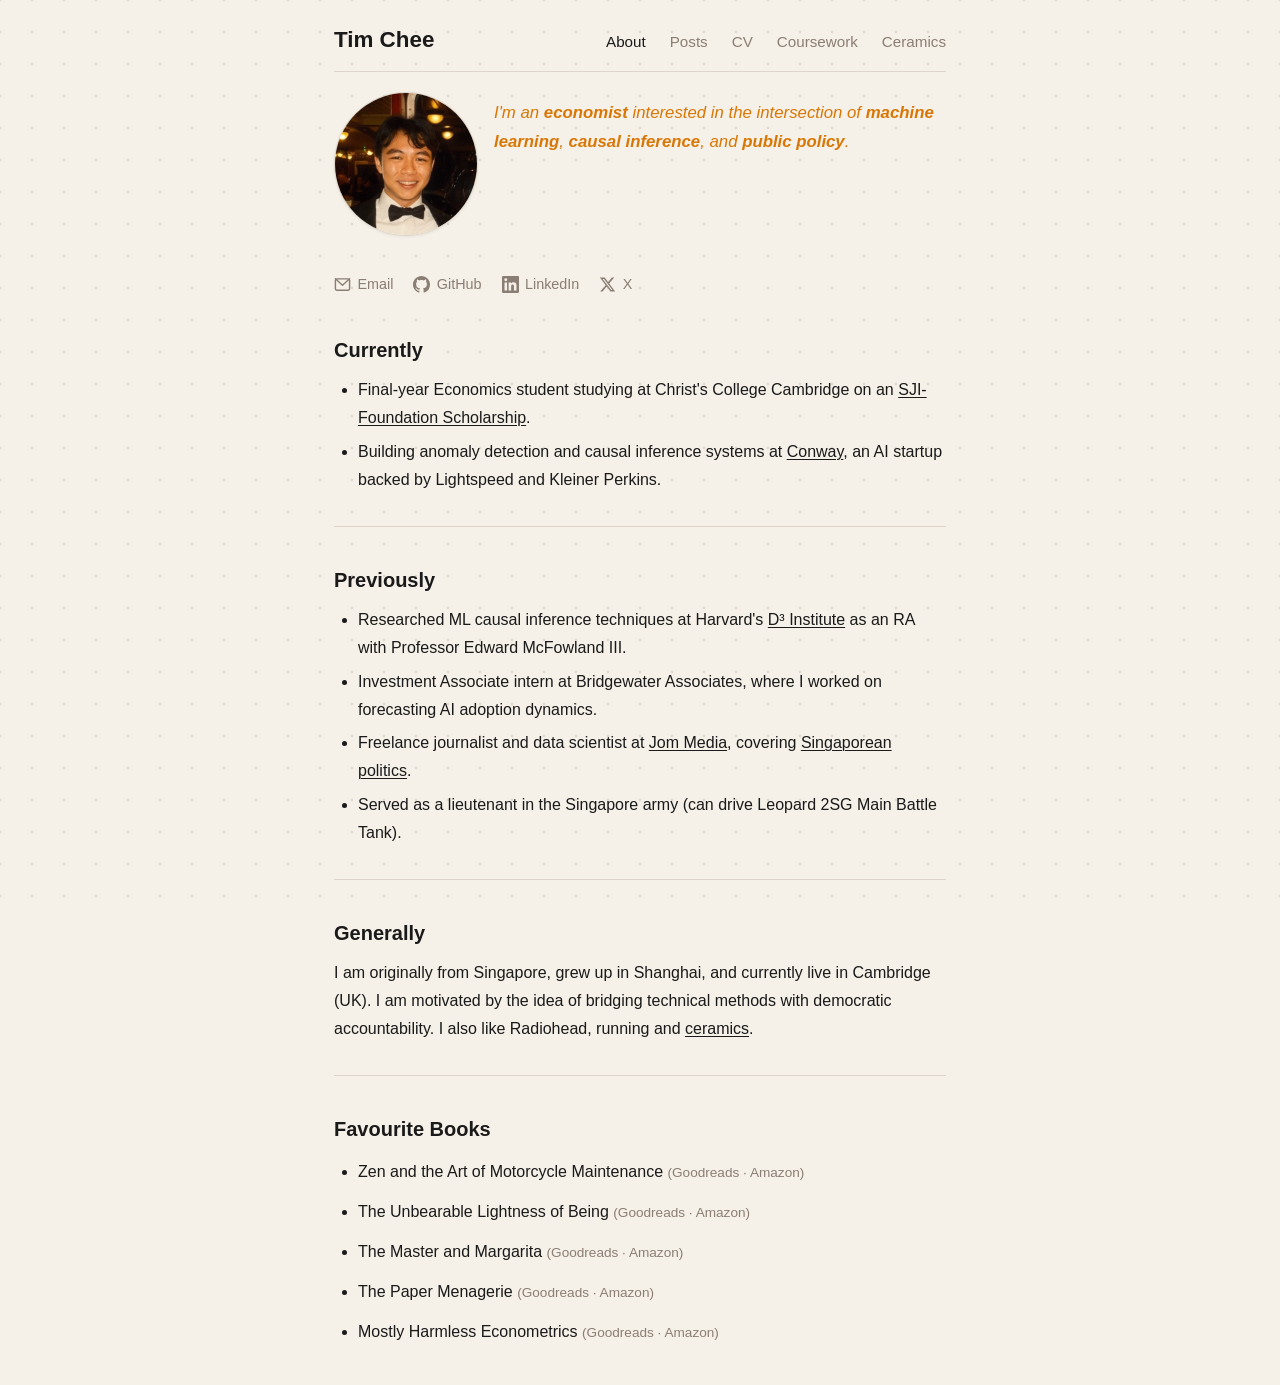
==== index.html @ 23c7f68e "Rename nav label Writing to Posts across site. Keep writing.html URL; update index title, editor UI " ====
<!DOCTYPE html>
<html lang="en">
<head>
  <meta charset="UTF-8">
  <meta name="viewport" content="width=device-width, initial-scale=1.0">
  <title>Tim Chee</title>
  <link rel="icon" href="favicon.svg" type="image/svg+xml">
  <script src="favicon.js" defer></script>
  <link rel="stylesheet" href="style.css">
</head>
<body>
  <canvas id="dot-grid"></canvas>
  <div class="container">
    <nav>
      <a href="index.html" class="site-name">Tim Chee</a>
      <a href="index.html" class="active">About</a>
      <a href="writing.html">Posts</a>
      <a href="cv.html">CV</a>
      <a href="coursework.html">Coursework</a>
      <a href="ceramics.html">Ceramics</a>
    </nav>

    <div class="profile-section">
      <img src="Profile Photo.jpeg" alt="Tim Chee" class="profile-photo">
      <div>
        <p class="intro-text">I'm an <strong>economist</strong> interested in the intersection of <strong>machine learning</strong>, <strong>causal inference</strong>, and <strong>public policy</strong>.</p>
      </div>
    </div>

    <div class="contact-links">
      <a href="mailto:chee.timothy@gmail.com" title="Email">
        <svg xmlns="http://www.w3.org/2000/svg" viewBox="0 0 24 24" fill="none" stroke="currentColor" stroke-width="2" stroke-linecap="round" stroke-linejoin="round"><rect x="2" y="4" width="20" height="16" rx="2"/><path d="M22 4L12 13 2 4"/></svg>
        Email
      </a>
      <a href="https://github.com/t1mchee" title="GitHub">
        <svg xmlns="http://www.w3.org/2000/svg" viewBox="0 0 24 24" fill="currentColor"><path d="M12 0C5.37 0 0 5.37 0 12c0 5.31 3.435 9.795 8.205 11.385.6.105.825-.255.825-.57 0-.285-.015-1.23-.015-2.235-3.015.555-3.795-.735-4.035-1.41-.135-.345-.72-1.41-1.23-1.695-.42-.225-1.02-.78-.015-.795.945-.015 1.62.87 1.845 1.23 1.08 1.815 2.805 1.305 3.495.99.105-.78.42-1.305.765-1.605-2.67-.3-5.46-1.335-5.46-5.925 0-1.305.465-2.385 1.23-3.225-.12-.3-.54-1.53.12-3.18 0 0 1.005-.315 3.3 1.23.96-.27 1.98-.405 3-.405s2.04.135 3 .405c2.295-1.56 3.3-1.23 3.3-1.23.66 1.65.24 2.88.12 3.18.765.84 1.23 1.905 1.23 3.225 0 4.605-2.805 5.625-5.475 5.925.435.375.81 1.095.81 2.22 0 1.605-.015 2.895-.015 3.3 0 .315.225.69.825.57A12.02 12.02 0 0024 12c0-6.63-5.37-12-12-12z"/></svg>
        GitHub
      </a>
      <a href="https://www.linkedin.com/in/timchee/" title="LinkedIn">
        <svg xmlns="http://www.w3.org/2000/svg" viewBox="0 0 24 24" fill="currentColor"><path d="M20.447 20.452h-3.554v-5.569c0-1.328-.027-3.037-1.852-3.037-1.853 0-2.136 1.445-2.136 2.939v5.667H9.351V9h3.414v1.561h.046c.477-.9 1.637-1.85 3.37-1.85 3.601 0 4.267 2.37 4.267 5.455v6.286zM5.337 7.433a2.062 2.062 0 01-2.063-2.065 2.064 2.064 0 112.063 2.065zm1.782 13.019H3.555V9h3.564v11.452zM22.225 0H1.771C.792 0 0 .774 0 1.729v20.542C0 23.227.792 24 1.771 24h20.451C23.2 24 24 23.227 24 22.271V1.729C24 .774 23.2 0 22.222 0h.003z"/></svg>
        LinkedIn
      </a>
      <a href="https://x.com/TCh3e" title="X">
        <svg xmlns="http://www.w3.org/2000/svg" viewBox="0 0 24 24" fill="currentColor"><path d="M18.244 2.25h3.308l-7.227 8.26 8.502 11.24H16.17l-5.214-6.817L4.99 21.75H1.68l7.73-8.835L1.254 2.25H8.08l4.713 6.231zm-1.161 17.52h1.833L7.084 4.126H5.117z"/></svg>
        X
      </a>
    </div>

    <h2>Currently</h2>
    <ul>
      <li>Final-year Economics student studying at Christ's College Cambridge on an <a href="https://www.sjifoundation.org/christ-college-scholarship">SJI-Foundation Scholarship</a>.</li>
      <li>Building anomaly detection and causal inference systems at <a href="https://www.conway.ai/">Conway</a>, an AI startup backed by Lightspeed and Kleiner Perkins.</li>
    </ul>

    <hr>

    <h2>Previously</h2>
    <ul>
      <li>Researched ML causal inference techniques at Harvard's <a href="https://d3.harvard.edu/lish/">D³ Institute</a> as an RA with Professor Edward McFowland III.</li>
      <li>Investment Associate intern at Bridgewater Associates, where I worked on forecasting AI adoption dynamics.</li>
      <li>Freelance journalist and data scientist at <a href="https://www.jom.media/">Jom Media</a>, covering <a href="https://www.jom.media/nobodys-independent-singapores-presidential-election/">Singaporean politics</a>.</li>
      <li>Served as a lieutenant in the Singapore army (can drive Leopard 2SG Main Battle Tank).</li>
    </ul>

    <hr>

    <h2>Generally</h2>
    <p>I am originally from Singapore, grew up in Shanghai, and currently live in Cambridge (UK). I am motivated by the idea of bridging technical methods with democratic accountability. I also like Radiohead, running and <a href="ceramics.html">ceramics</a>.</p>

    <hr>

    <h2>Favourite Books</h2>
    <ul class="books-list">
      <li>Zen and the Art of Motorcycle Maintenance <span class="book-links">(<a href="https://www.goodreads.com/book/show/629.Zen_and_the_Art_of_Motorcycle_Maintenance" target="_blank">Goodreads</a> · <a href="https://www.amazon.com/dp/0060839872" target="_blank">Amazon</a>)</span></li>
      <li>The Unbearable Lightness of Being <span class="book-links">(<a href="https://www.goodreads.com/book/show/9717.The_Unbearable_Lightness_of_Being" target="_blank">Goodreads</a> · <a href="https://www.amazon.com/dp/0061148520" target="_blank">Amazon</a>)</span></li>
      <li>The Master and Margarita <span class="book-links">(<a href="https://www.goodreads.com/book/show/117833.The_Master_and_Margarita" target="_blank">Goodreads</a> · <a href="https://www.amazon.com/dp/0143108271" target="_blank">Amazon</a>)</span></li>
      <li>The Paper Menagerie <span class="book-links">(<a href="https://www.goodreads.com/book/show/24885533-the-paper-menagerie-and-other-stories" target="_blank">Goodreads</a> · <a href="https://www.amazon.com/dp/148142436X" target="_blank">Amazon</a>)</span></li>
      <li>Mostly Harmless Econometrics <span class="book-links">(<a href="https://www.goodreads.com/book/show/3388277-mostly-harmless-econometrics" target="_blank">Goodreads</a> · <a href="https://www.amazon.com/dp/0691120358" target="_blank">Amazon</a>)</span></li>
    </ul>

  </div>

  <script src="dot-grid.js"></script>
  <script data-goatcounter="https://timothychee.goatcounter.com/count"
          async src="//gc.zgo.at/count.js"></script>
</body>
</html>
---- style.css ----
/* ─── Reset & Variables ─── */
*, *::before, *::after {
  box-sizing: border-box;
  margin: 0;
  padding: 0;
}

:root {
  --text: #1a1a1a;
  --text-secondary: #8B7E74;
  --bg: #F5F0E8;
  --link: #1a1a1a;
  --link-hover: #6B5E54;
  --border: #DDD5C9;
  --code-bg: #EDE7DD;
  --max-width: 660px;
}

body {
  font-family: -apple-system, BlinkMacSystemFont, 'Segoe UI', 'Helvetica Neue', Arial, sans-serif;
  color: var(--text);
  background: var(--bg);
  line-height: 1.75;
  font-size: 16px;
  -webkit-font-smoothing: antialiased;
  -moz-osx-font-smoothing: grayscale;
}

/* ─── Dot Grid Canvas ─── */
#dot-grid {
  position: fixed;
  top: 0;
  left: 0;
  width: 100%;
  height: 100%;
  z-index: 0;
  pointer-events: none;
}

.container {
  max-width: var(--max-width);
  margin: 0 auto;
  padding: 1.25rem 1.5rem;
  position: relative;
  z-index: 1;
}

/* ─── Navigation ─── */
nav {
  display: flex;
  align-items: baseline;
  gap: 1.5rem;
  margin-bottom: 0.75rem;
  padding-bottom: 0.75rem;
  border-bottom: 1px solid var(--border);
}

nav .site-name {
  font-weight: 600;
  font-size: 1.4rem;
  color: var(--text);
  text-decoration: none;
  margin-right: auto;
}

nav .site-name:hover {
  color: var(--text-secondary);
}

nav a {
  color: var(--text-secondary);
  text-decoration: none;
  font-size: 0.95rem;
  transition: color 0.15s;
}

nav a:hover,
nav a.active {
  color: var(--text);
}

/* ─── Typography ─── */
h1 {
  font-size: 1.6rem;
  font-weight: 600;
  margin-bottom: 1rem;
  line-height: 1.3;
}

h2 {
  font-size: 1.25rem;
  font-weight: 600;
  margin-top: 2.5rem;
  margin-bottom: 0.75rem;
  line-height: 1.35;
}

h3 {
  font-size: 1.05rem;
  font-weight: 600;
  margin-top: 2rem;
  margin-bottom: 0.5rem;
}

h4 {
  font-size: 1rem;
  font-weight: 600;
  margin-top: 1.5rem;
  margin-bottom: 0.5rem;
}

p {
  margin-bottom: 1rem;
}

a {
  color: var(--link);
  text-decoration: underline;
  text-decoration-thickness: 1px;
  text-underline-offset: 2px;
  transition: color 0.15s;
}

a:hover {
  color: var(--link-hover);
}

strong {
  font-weight: 600;
}

/* ─── Lists ─── */
ul, ol {
  margin-bottom: 1rem;
  padding-left: 1.5rem;
}

li {
  margin-bottom: 0.35rem;
}

li > ul, li > ol {
  margin-top: 0.35rem;
  margin-bottom: 0.35rem;
}

.coursework-list .course-detail {
  display: block;
  margin-top: 0.05rem;
  font-weight: 400;
  color: #6B5E54;
}

/* ─── Horizontal Rule ─── */
hr {
  border: none;
  border-top: 1px solid var(--border);
  margin: 2rem 0;
}

/* ─── Code ─── */
code {
  background: var(--code-bg);
  padding: 0.15rem 0.4rem;
  border-radius: 3px;
  font-size: 0.88em;
  font-family: 'SF Mono', 'Fira Code', 'Consolas', 'Monaco', monospace;
}

pre {
  background: var(--code-bg);
  padding: 1rem 1.25rem;
  border-radius: 6px;
  overflow-x: auto;
  margin-bottom: 1.25rem;
  font-size: 0.85em;
  line-height: 1.6;
}

pre code {
  background: none;
  padding: 0;
  border-radius: 0;
}

/* ─── Blockquote ─── */
blockquote {
  border-left: 3px solid var(--border);
  padding-left: 1rem;
  margin: 1.25rem 0;
  color: var(--text-secondary);
  font-style: italic;
}

/* ─── Tables ─── */
table {
  width: 100%;
  border-collapse: collapse;
  margin: 1.25rem 0;
  font-size: 0.9em;
}

th, td {
  padding: 0.6rem 0.75rem;
  text-align: left;
  border-bottom: 1px solid var(--border);
}

th {
  font-weight: 600;
  border-bottom: 2px solid var(--border);
}

/* ─── Images ─── */
img {
  max-width: 100%;
  height: auto;
  border-radius: 4px;
}

.post-image {
  margin: 1.5rem 0;
}

/* ─── Profile Section ─── */
.profile-section {
  display: flex;
  align-items: flex-start;
  gap: 1rem;
  padding: 0.5rem 0;
  margin-bottom: 1.75rem;
}

.profile-section > div {
  padding-top: 0.35rem;
  min-width: 0;
}

.profile-photo {
  width: 144px;
  height: 144px;
  border-radius: 50%;
  object-fit: cover;
  flex-shrink: 0;
  border: 1px solid var(--border);
  box-shadow: 0 1px 3px rgba(26, 26, 26, 0.07);
}

.intro-text {
  font-size: 1.05rem;
  font-weight: normal;
  font-style: italic;
  color: #D97706;
  margin-bottom: 0;
}

/* ─── Contact Links ─── */
.contact-links {
  display: flex;
  gap: 1.25rem;
  align-items: center;
  flex-wrap: wrap;
  margin-top: 0.65rem;
}

.contact-links a {
  display: inline-flex;
  align-items: center;
  gap: 0.4rem;
  color: var(--text-secondary);
  text-decoration: none;
  font-size: 0.9rem;
}

.contact-links a:hover {
  color: var(--text);
}

.contact-links svg {
  width: 17px;
  height: 17px;
  flex-shrink: 0;
}

/* ─── Posts list (writing.html) ─── */
.writing-list {
  list-style: none;
  padding: 0;
}

.writing-list li {
  margin-bottom: 2rem;
}

.writing-list .post-title {
  font-weight: 600;
  font-size: 1.05rem;
  text-decoration: none;
  color: var(--text);
}

.writing-list .post-title:hover {
  text-decoration: underline;
}

.writing-list .post-tag {
  display: inline-block;
  font-size: 0.75rem;
  color: var(--text-secondary);
  border: 1px solid var(--border);
  border-radius: 3px;
  padding: 0.1rem 0.45rem;
  margin-left: 0.5rem;
  vertical-align: middle;
  font-weight: 400;
}

.writing-list .post-date {
  display: inline-block;
  font-size: 0.8rem;
  color: var(--text-secondary);
  margin-left: 0.5rem;
  vertical-align: middle;
}

.writing-list .post-description {
  color: var(--text-secondary);
  font-size: 0.95rem;
  margin-top: 0.3rem;
  line-height: 1.6;
}

/* ─── Books List ─── */
.books-list li {
  padding: 0.2rem 0;
  color: var(--text);
}

.book-links {
  font-size: 0.85em;
  color: var(--text-secondary);
}

.book-links a {
  color: var(--text-secondary);
  text-decoration: none;
}

.book-links a:hover {
  color: var(--text);
  text-decoration: underline;
}

/* ─── Post Page ─── */
.post-header {
  margin-bottom: 2rem;
}

.post-meta {
  color: var(--text-secondary);
  font-size: 0.9rem;
  margin-top: 0.25rem;
}

.post-note {
  background: var(--code-bg);
  border-radius: 6px;
  padding: 0.75rem 1rem;
  font-size: 0.88rem;
  color: var(--text-secondary);
  margin-bottom: 1.5rem;
  font-style: italic;
}

.back-link {
  display: inline-block;
  margin-bottom: 1.5rem;
  color: var(--text-secondary);
  text-decoration: none;
  font-size: 0.9rem;
}

.back-link:hover {
  color: var(--text);
}

.back-link::before {
  content: "← ";
}

/* ─── References ─── */
.references {
  font-size: 0.82rem;
  color: var(--text-secondary);
  line-height: 1.6;
}

.references p {
  margin-bottom: 0.5rem;
  padding-left: 2rem;
  text-indent: -2rem;
}

sup a {
  color: var(--text-secondary);
  text-decoration: none;
  font-size: 0.8em;
}

sup a:hover {
  text-decoration: underline;
}

/* ─── Ceramics Gallery ─── */
.ceramics-gallery {
  margin-top: 2rem;
}

.ceramics-piece {
  margin-bottom: 4rem;
}

.ceramics-piece img {
  width: 100%;
  max-width: 480px;
  display: block;
  margin: 0 auto;
  border-radius: 6px;
}

.piece-info {
  max-width: 480px;
  margin: 1rem auto 0;
}

.piece-info h3 {
  font-size: 1.05rem;
  font-weight: 600;
  margin-top: 0.75rem;
  margin-bottom: 0.4rem;
}

.piece-info p {
  font-size: 0.92rem;
  color: var(--text);
  line-height: 1.65;
  margin-bottom: 0.5rem;
}

.piece-meta {
  font-size: 0.8rem;
  color: var(--text-secondary);
  font-style: italic;
}

/* ─── Mermaid ─── */
.mermaid {
  margin: 1.5rem 0;
  text-align: center;
}

/* ─── KaTeX overrides ─── */
.katex-display {
  overflow-x: auto;
  overflow-y: hidden;
  padding: 0.5rem 0;
}

/* ─── Responsive ─── */
@media (max-width: 600px) {
  .container {
    padding: 1.5rem 1rem;
  }

  nav {
    flex-wrap: wrap;
    gap: 0.75rem;
  }

  .profile-section {
    flex-direction: column;
    align-items: center;
    text-align: center;
  }

  .profile-section > div {
    padding-top: 0;
  }

  h1 { font-size: 1.35rem; }
  h2 { font-size: 1.1rem; }

  .contact-links {
    justify-content: center;
  }

  table {
    font-size: 0.8em;
  }

  th, td {
    padding: 0.4rem 0.5rem;
  }
}
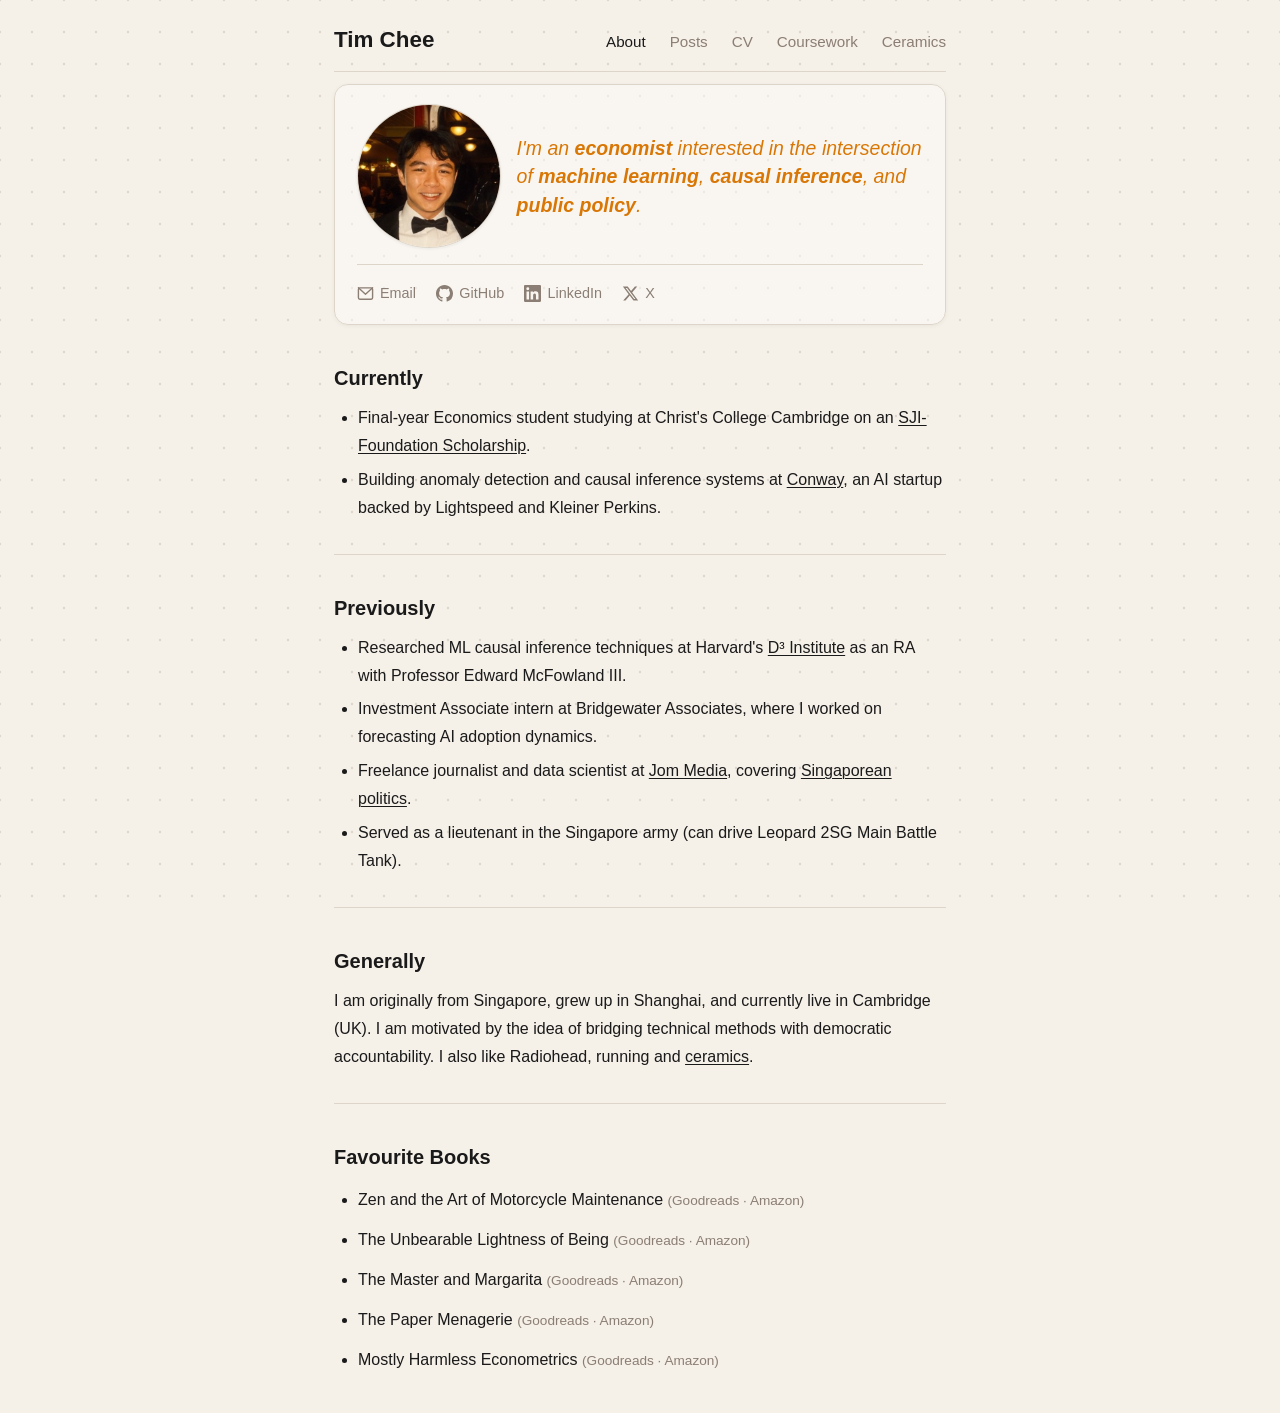
==== commit 0e1dcb26: "About page: name-card panel around photo, tagline, and contacts. Rounded border, light fill, subtle " ====
--- a/index.html
+++ b/index.html
@@ -20,14 +20,15 @@
       <a href="ceramics.html">Ceramics</a>
     </nav>
 
-    <div class="profile-section">
-      <img src="Profile Photo.jpeg" alt="Tim Chee" class="profile-photo">
-      <div>
-        <p class="intro-text">I'm an <strong>economist</strong> interested in the intersection of <strong>machine learning</strong>, <strong>causal inference</strong>, and <strong>public policy</strong>.</p>
+    <div class="profile-card">
+      <div class="profile-section">
+        <img src="Profile Photo.jpeg" alt="Tim Chee" class="profile-photo">
+        <div>
+          <p class="intro-text">I'm an <strong>economist</strong> interested in the intersection of <strong>machine learning</strong>, <strong>causal inference</strong>, and <strong>public policy</strong>.</p>
+        </div>
       </div>
-    </div>
 
-    <div class="contact-links">
+      <div class="contact-links">
       <a href="mailto:chee.timothy@gmail.com" title="Email">
         <svg xmlns="http://www.w3.org/2000/svg" viewBox="0 0 24 24" fill="none" stroke="currentColor" stroke-width="2" stroke-linecap="round" stroke-linejoin="round"><rect x="2" y="4" width="20" height="16" rx="2"/><path d="M22 4L12 13 2 4"/></svg>
         Email
@@ -44,6 +45,7 @@
         <svg xmlns="http://www.w3.org/2000/svg" viewBox="0 0 24 24" fill="currentColor"><path d="M18.244 2.25h3.308l-7.227 8.26 8.502 11.24H16.17l-5.214-6.817L4.99 21.75H1.68l7.73-8.835L1.254 2.25H8.08l4.713 6.231zm-1.161 17.52h1.833L7.084 4.126H5.117z"/></svg>
         X
       </a>
+      </div>
     </div>
 
     <h2>Currently</h2>
--- a/style.css
+++ b/style.css
@@ -222,17 +222,36 @@
   margin: 1.5rem 0;
 }
 
+/* ─── About name card ─── */
+.profile-card {
+  margin: 0 0 1.75rem;
+  padding: 1.2rem 1.35rem 1.1rem;
+  border: 1px solid var(--border);
+  border-radius: 14px;
+  background: rgba(255, 255, 255, 0.42);
+  box-shadow: 0 1px 4px rgba(26, 26, 26, 0.05);
+}
+
+.profile-card .profile-section {
+  padding: 0;
+}
+
+.profile-card .contact-links {
+  margin-top: 1rem;
+  padding-top: 1rem;
+  border-top: 1px solid var(--border);
+}
+
 /* ─── Profile Section ─── */
 .profile-section {
   display: flex;
-  align-items: flex-start;
+  align-items: center;
   gap: 1rem;
   padding: 0.5rem 0;
-  margin-bottom: 1.75rem;
+  margin-bottom: 0;
 }
 
 .profile-section > div {
-  padding-top: 0.35rem;
   min-width: 0;
 }
 
@@ -247,7 +266,8 @@
 }
 
 .intro-text {
-  font-size: 1.05rem;
+  font-size: 1.22rem;
+  line-height: 1.45;
   font-weight: normal;
   font-style: italic;
   color: #D97706;
@@ -483,8 +503,8 @@
     text-align: center;
   }
 
-  .profile-section > div {
-    padding-top: 0;
+  .profile-card {
+    padding: 1rem 1.05rem 0.95rem;
   }
 
   h1 { font-size: 1.35rem; }
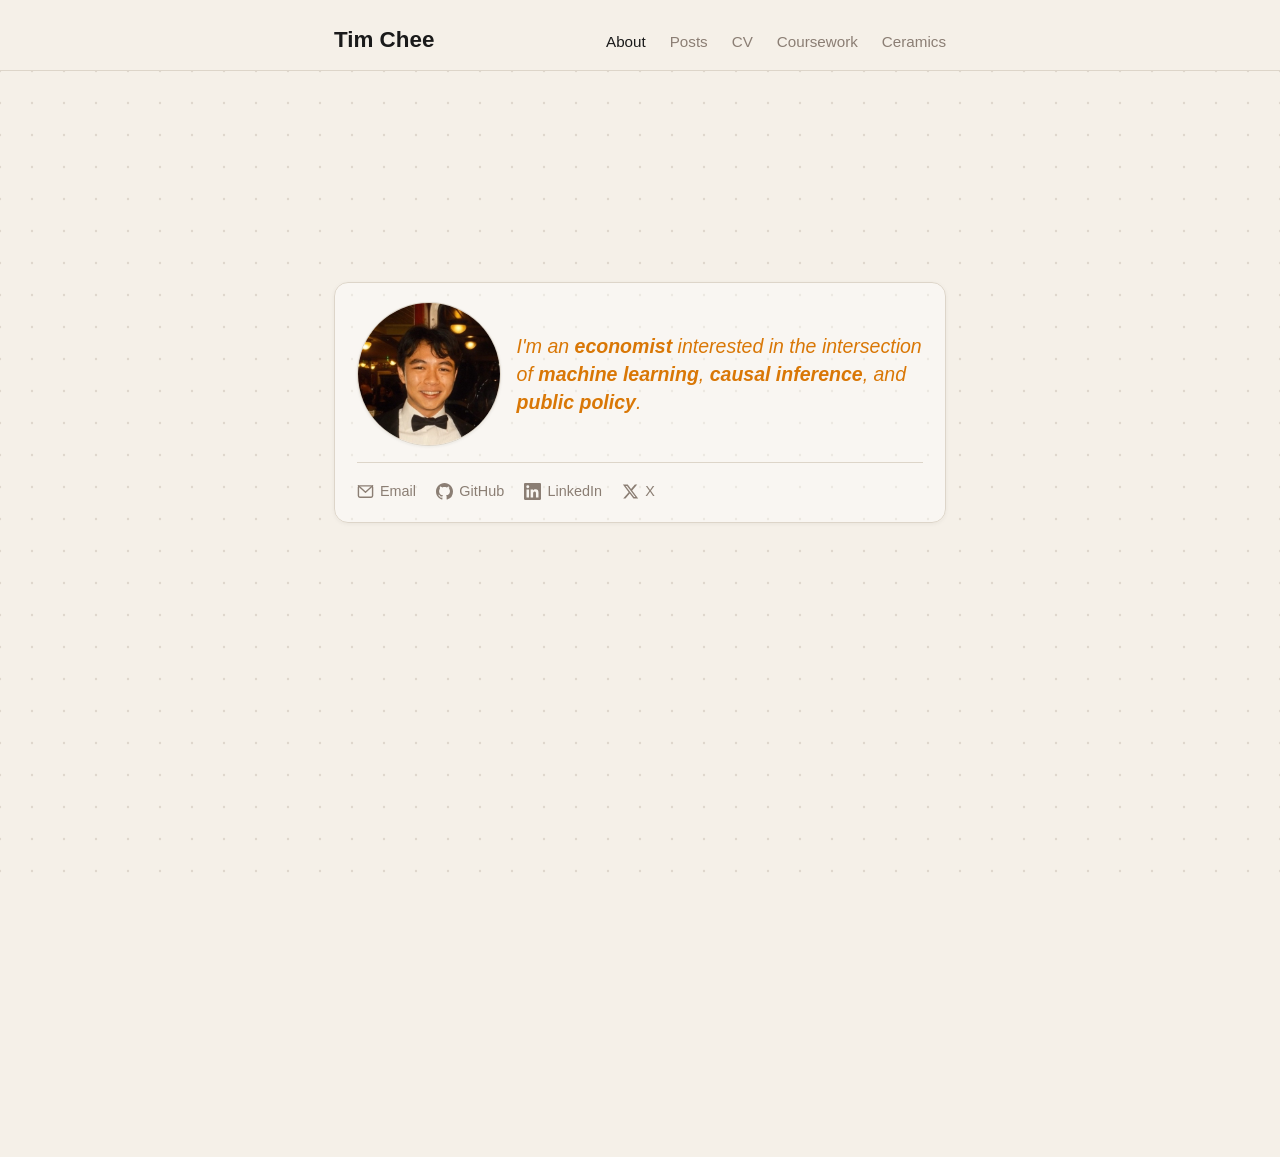
==== commit 97652b63: "About page: scroll-driven hero — name card from center to slot, then reveal body. Measure resting sl" ====
--- a/index.html
+++ b/index.html
@@ -7,8 +7,23 @@
   <link rel="icon" href="favicon.svg" type="image/svg+xml">
   <script src="favicon.js" defer></script>
   <link rel="stylesheet" href="style.css">
+  <noscript>
+    <style>
+      .page-index .home-below {
+        position: static !important;
+        opacity: 1 !important;
+        pointer-events: auto !important;
+        transform: none !important;
+        overflow: visible !important;
+      }
+      .page-index .home-intro-spacer {
+        display: none !important;
+        min-height: 0 !important;
+      }
+    </style>
+  </noscript>
 </head>
-<body>
+<body class="page-index">
   <canvas id="dot-grid"></canvas>
   <div class="container">
     <nav>
@@ -20,7 +35,9 @@
       <a href="ceramics.html">Ceramics</a>
     </nav>
 
-    <div class="profile-card">
+    <div class="home-intro-track">
+      <div class="home-intro-spacer" id="home-intro-spacer" aria-hidden="true"></div>
+      <div class="profile-card" id="profile-card">
       <div class="profile-section">
         <img src="Profile Photo.jpeg" alt="Tim Chee" class="profile-photo">
         <div>
@@ -47,7 +64,9 @@
       </a>
       </div>
     </div>
+    </div>
 
+    <div class="home-below" id="home-below" aria-hidden="true">
     <h2>Currently</h2>
     <ul>
       <li>Final-year Economics student studying at Christ's College Cambridge on an <a href="https://www.sjifoundation.org/christ-college-scholarship">SJI-Foundation Scholarship</a>.</li>
@@ -79,10 +98,12 @@
       <li>The Paper Menagerie <span class="book-links">(<a href="https://www.goodreads.com/book/show/24885533-the-paper-menagerie-and-other-stories" target="_blank">Goodreads</a> · <a href="https://www.amazon.com/dp/148142436X" target="_blank">Amazon</a>)</span></li>
       <li>Mostly Harmless Econometrics <span class="book-links">(<a href="https://www.goodreads.com/book/show/3388277-mostly-harmless-econometrics" target="_blank">Goodreads</a> · <a href="https://www.amazon.com/dp/0691120358" target="_blank">Amazon</a>)</span></li>
     </ul>
+    </div>
 
   </div>
 
   <script src="dot-grid.js"></script>
+  <script src="home-intro.js"></script>
   <script data-goatcounter="https://timothychee.goatcounter.com/count"
           async src="//gc.zgo.at/count.js"></script>
 </body>
--- a/style.css
+++ b/style.css
@@ -14,6 +14,8 @@
   --border: #DDD5C9;
   --code-bg: #EDE7DD;
   --max-width: 660px;
+  /* Set by dot-grid.js to bottom of <nav> in viewport px */
+  --dot-grid-top: 0px;
 }
 
 body {
@@ -29,10 +31,10 @@
 /* ─── Dot Grid Canvas ─── */
 #dot-grid {
   position: fixed;
-  top: 0;
+  top: var(--dot-grid-top);
   left: 0;
   width: 100%;
-  height: 100%;
+  /* height set in dot-grid.js (innerHeight − nav bottom) */
   z-index: 0;
   pointer-events: none;
 }
@@ -52,7 +54,23 @@
   gap: 1.5rem;
   margin-bottom: 0.75rem;
   padding-bottom: 0.75rem;
-  border-bottom: 1px solid var(--border);
+  position: sticky;
+  top: 0;
+  z-index: 2;
+  background: var(--bg);
+}
+
+/* Full-bleed rule under nav (nav stays column-width; line spans viewport) */
+nav::after {
+  content: "";
+  position: absolute;
+  left: 50%;
+  transform: translateX(-50%);
+  width: 100vw;
+  bottom: 0;
+  height: 1px;
+  background: var(--border);
+  pointer-events: none;
 }
 
 nav .site-name {
@@ -302,6 +320,38 @@
   flex-shrink: 0;
 }
 
+/* ─── Home / About scroll intro (index only) ─── */
+.page-index .home-intro-track {
+  position: relative;
+  z-index: 1;
+}
+
+.page-index:not(.home-intro-done) .profile-card.intro-floating {
+  position: fixed;
+  margin: 0;
+  z-index: 3;
+  box-sizing: border-box;
+}
+
+.page-index:not(.home-intro-done) .home-below {
+  position: fixed;
+  z-index: 1;
+  left: 0;
+  right: 0;
+  top: var(--dot-grid-top);
+  bottom: 0;
+  width: 100%;
+  max-width: var(--max-width);
+  margin-left: auto;
+  margin-right: auto;
+  padding: 0 1.5rem;
+  box-sizing: border-box;
+  overflow-y: hidden;
+  pointer-events: none;
+  opacity: 0;
+  will-change: opacity, transform;
+}
+
 /* ─── Posts list (writing.html) ─── */
 .writing-list {
   list-style: none;
@@ -521,7 +571,11 @@
   th, td {
     padding: 0.4rem 0.5rem;
   }
-}
-
-
-
+
+  .page-index:not(.home-intro-done) .home-below {
+    padding: 0 1rem;
+  }
+}
+
+
+
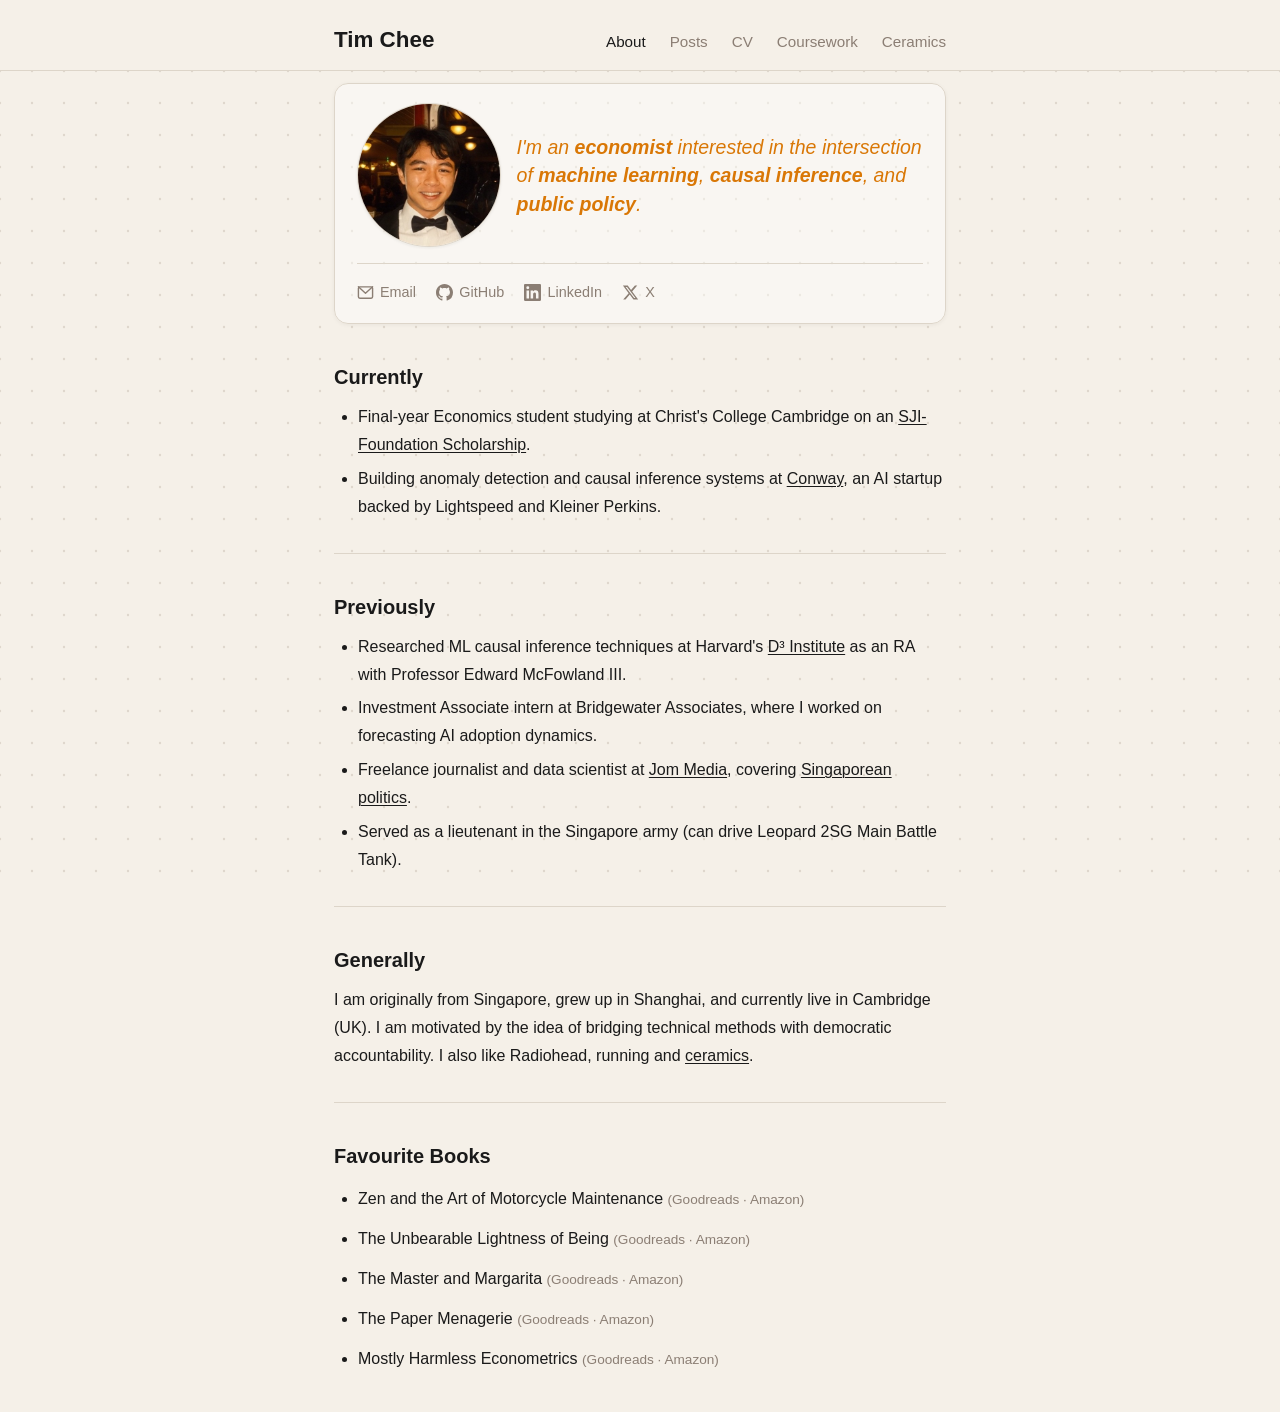
==== commit e2a2f9f9: "Fix home intro stuck card: spacer after card, enough scroll, progress denom. Spacer above card pushe" ====
--- a/index.html
+++ b/index.html
@@ -36,7 +36,6 @@
     </nav>
 
     <div class="home-intro-track">
-      <div class="home-intro-spacer" id="home-intro-spacer" aria-hidden="true"></div>
       <div class="profile-card" id="profile-card">
       <div class="profile-section">
         <img src="Profile Photo.jpeg" alt="Tim Chee" class="profile-photo">
@@ -64,6 +63,7 @@
       </a>
       </div>
     </div>
+      <div class="home-intro-spacer" id="home-intro-spacer" aria-hidden="true"></div>
     </div>
 
     <div class="home-below" id="home-below" aria-hidden="true">
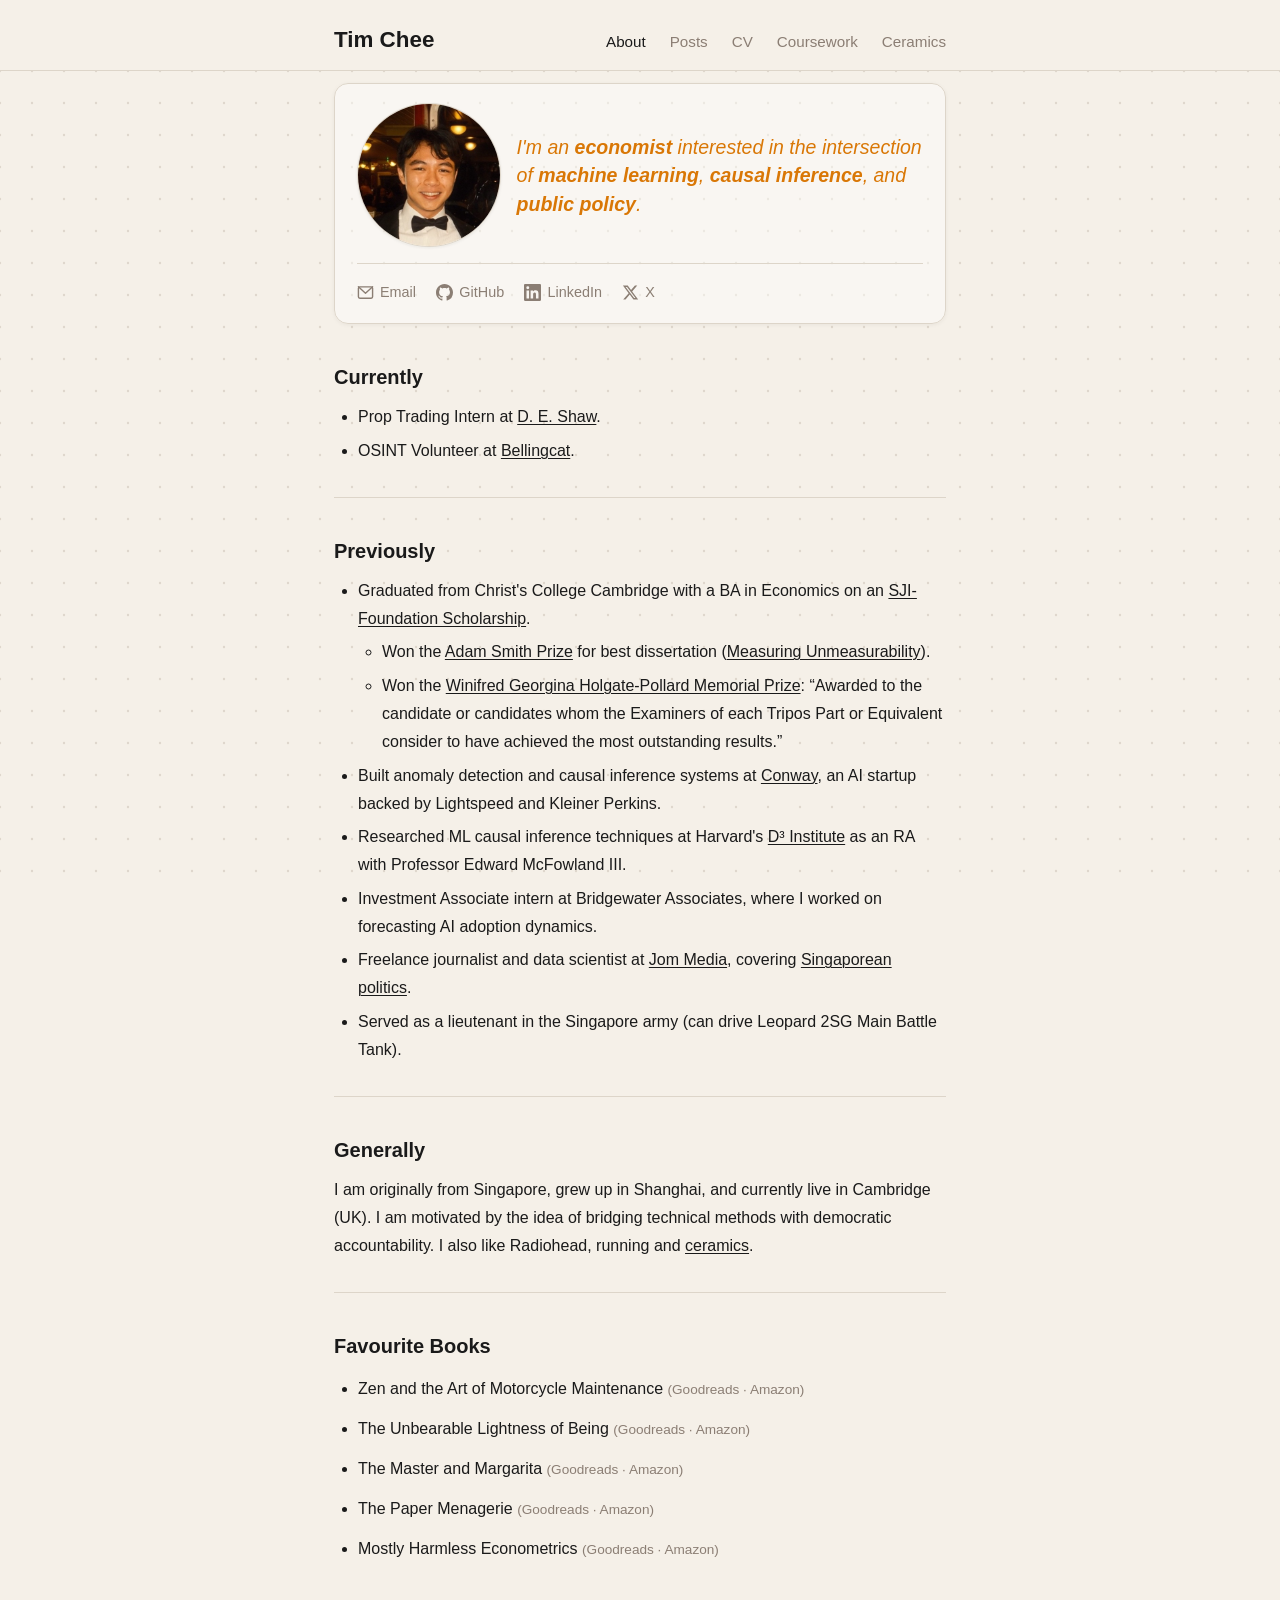
==== commit d36deac1: "Update About bio for graduation and new roles; note Adam Smith Prize on dissertation. Co-authored-by" ====
--- a/index.html
+++ b/index.html
@@ -20,6 +20,23 @@
         display: none !important;
         min-height: 0 !important;
       }
+      .page-index .home-card-slot {
+        display: none !important;
+        min-height: 0 !important;
+      }
+      .page-index #profile-card {
+        position: static !important;
+        left: auto !important;
+        top: auto !important;
+        opacity: 1 !important;
+        width: auto !important;
+        margin: revert !important;
+        z-index: auto !important;
+        visibility: visible !important;
+      }
+      .page-index .home-intro-card-mount {
+        height: auto !important;
+      }
     </style>
   </noscript>
 </head>
@@ -35,7 +52,16 @@
       <a href="ceramics.html">Ceramics</a>
     </nav>
 
+    <div class="scroll-cue" id="scroll-cue" aria-hidden="true">
+      <span>Scroll down</span>
+      <svg viewBox="0 0 24 24" aria-hidden="true" focusable="false">
+        <path d="M6 9l6 6 6-6" />
+      </svg>
+    </div>
+
     <div class="home-intro-track">
+      <div id="home-card-slot" class="home-card-slot" aria-hidden="true"></div>
+      <div class="home-intro-card-mount">
       <div class="profile-card" id="profile-card">
       <div class="profile-section">
         <img src="Profile Photo.jpeg" alt="Tim Chee" class="profile-photo">
@@ -63,20 +89,41 @@
       </a>
       </div>
     </div>
+      </div>
+    <script>
+      (function () {
+        try {
+          if (!document.body.classList.contains('page-index')) return;
+          if (window.matchMedia('(prefers-reduced-motion: reduce)').matches) return;
+          var c = document.getElementById('profile-card');
+          if (!c) return;
+          c.classList.add('intro-floating');
+          c.style.cssText =
+            'position:fixed;left:-9999px;top:0;margin:0;z-index:3;width:min(calc(100vw - 3rem),660px);max-width:100%;box-sizing:border-box';
+        } catch (e) {}
+      })();
+    </script>
       <div class="home-intro-spacer" id="home-intro-spacer" aria-hidden="true"></div>
     </div>
 
     <div class="home-below" id="home-below" aria-hidden="true">
     <h2>Currently</h2>
     <ul>
-      <li>Final-year Economics student studying at Christ's College Cambridge on an <a href="https://www.sjifoundation.org/christ-college-scholarship">SJI-Foundation Scholarship</a>.</li>
-      <li>Building anomaly detection and causal inference systems at <a href="https://www.conway.ai/">Conway</a>, an AI startup backed by Lightspeed and Kleiner Perkins.</li>
+      <li>Prop Trading Intern at <a href="https://www.deshaw.com/">D. E. Shaw</a>.</li>
+      <li>OSINT Volunteer at <a href="https://en.wikipedia.org/wiki/Bellingcat">Bellingcat</a>.</li>
     </ul>
 
     <hr>
 
     <h2>Previously</h2>
     <ul>
+      <li>Graduated from Christ's College Cambridge with a BA in Economics on an <a href="https://www.sjifoundation.org/christ-college-scholarship">SJI-Foundation Scholarship</a>.
+        <ul>
+          <li>Won the <a href="https://en.wikipedia.org/wiki/Adam_Smith_Prize">Adam Smith Prize</a> for best dissertation (<a href="writing/measuring-unmeasurability.html">Measuring Unmeasurability</a>).</li>
+          <li>Won the <a href="https://www.cambridgestudents.cam.ac.uk/fees-and-funding/funding/prizes">Winifred Georgina Holgate-Pollard Memorial Prize</a>: “Awarded to the candidate or candidates whom the Examiners of each Tripos Part or Equivalent consider to have achieved the most outstanding results.”</li>
+        </ul>
+      </li>
+      <li>Built anomaly detection and causal inference systems at <a href="https://www.conway.ai/">Conway</a>, an AI startup backed by Lightspeed and Kleiner Perkins.</li>
       <li>Researched ML causal inference techniques at Harvard's <a href="https://d3.harvard.edu/lish/">D³ Institute</a> as an RA with Professor Edward McFowland III.</li>
       <li>Investment Associate intern at Bridgewater Associates, where I worked on forecasting AI adoption dynamics.</li>
       <li>Freelance journalist and data scientist at <a href="https://www.jom.media/">Jom Media</a>, covering <a href="https://www.jom.media/nobodys-independent-singapores-presidential-election/">Singaporean politics</a>.</li>
--- a/style.css
+++ b/style.css
@@ -60,6 +60,20 @@
   background: var(--bg);
 }
 
+/* Full-bleed opaque backdrop for sticky nav (prevents full-width embeds showing through). */
+nav::before {
+  content: "";
+  position: absolute;
+  left: 50%;
+  transform: translateX(-50%);
+  width: 100vw;
+  top: 0;
+  bottom: 0;
+  background: var(--bg);
+  z-index: -1;
+  pointer-events: none;
+}
+
 /* Full-bleed rule under nav (nav stays column-width; line spans viewport) */
 nav::after {
   content: "";
@@ -326,11 +340,65 @@
   z-index: 1;
 }
 
+.page-index .home-card-slot {
+  width: 100%;
+  pointer-events: none;
+}
+
+.page-index:not(.home-intro-done) .home-intro-card-mount {
+  position: relative;
+  height: 0;
+  overflow: visible;
+}
+
+.page-index:not(.home-intro-done) .home-intro-card-mount #profile-card:not(.intro-floating) {
+  position: absolute;
+  left: 0;
+  right: 0;
+  width: min(calc(100vw - 3rem), var(--max-width));
+  max-width: 100%;
+  margin: 0 auto;
+  box-sizing: border-box;
+  opacity: 0;
+  visibility: hidden;
+  pointer-events: none;
+}
+
+.page-index.home-intro-done .home-intro-card-mount {
+  height: auto;
+  overflow: visible;
+}
+
+.page-index.home-intro-done .home-card-slot {
+  display: none;
+}
+
+/* Floating hero: one element; chrome fades in via --card-shell (0 = bare content on page bg). */
 .page-index:not(.home-intro-done) .profile-card.intro-floating {
   position: fixed;
   margin: 0;
   z-index: 3;
   box-sizing: border-box;
+  --card-shell: 0;
+  background: rgba(255, 255, 255, calc(0.42 * var(--card-shell)));
+  border: 1px solid transparent;
+  border-color: rgba(221, 213, 201, var(--card-shell));
+  border-radius: calc(14px * var(--card-shell));
+  box-shadow:
+    0 calc(1px * var(--card-shell)) calc(4px * var(--card-shell))
+      rgba(26, 26, 26, calc(0.05 * var(--card-shell)));
+  will-change: left, top, transform;
+}
+
+.page-index:not(.home-intro-done) .profile-card.intro-floating .profile-photo {
+  border-color: rgba(221, 213, 201, var(--card-shell));
+  box-shadow:
+    0 calc(1px * var(--card-shell)) calc(3px * var(--card-shell))
+      rgba(26, 26, 26, calc(0.07 * var(--card-shell)));
+}
+
+.page-index:not(.home-intro-done) .profile-card.intro-floating .contact-links {
+  border-top-color: rgba(221, 213, 201, var(--card-shell));
 }
 
 .page-index:not(.home-intro-done) .home-below {
@@ -352,7 +420,64 @@
   will-change: opacity, transform;
 }
 
+.scroll-cue {
+  position: fixed;
+  left: 50%;
+  bottom: 1.2rem;
+  transform: translateX(-50%);
+  z-index: 2;
+  display: inline-flex;
+  align-items: center;
+  gap: 0.35rem;
+  padding: 0.22rem 0.5rem;
+  color: var(--text-secondary);
+  font-size: 0.82rem;
+  letter-spacing: 0.01em;
+  opacity: 0.92;
+  pointer-events: none;
+  background: color-mix(in srgb, var(--bg) 82%, transparent);
+  border: 1px solid color-mix(in srgb, var(--border) 88%, transparent);
+  border-radius: 999px;
+  will-change: opacity, transform;
+}
+
+.scroll-cue svg {
+  width: 14px;
+  height: 14px;
+  stroke: currentColor;
+  fill: none;
+  stroke-width: 2.2;
+  stroke-linecap: round;
+  stroke-linejoin: round;
+  animation: scroll-cue-pulse 2s ease-in-out infinite;
+}
+
+@keyframes scroll-cue-pulse {
+  0%,
+  100% {
+    transform: translateY(0);
+    opacity: 0.78;
+  }
+  50% {
+    transform: translateY(3px);
+    opacity: 1;
+  }
+}
+
+.page-index.home-intro-done .scroll-cue {
+  opacity: 0;
+  transform: translateX(-50%) translateY(5px);
+}
+
 /* ─── Posts list (writing.html) ─── */
+.page-intro {
+  color: var(--text-secondary);
+  font-size: 0.95rem;
+  max-width: 60ch;
+  margin: -0.25rem 0 1.75rem;
+  line-height: 1.55;
+}
+
 .writing-list {
   list-style: none;
   padding: 0;
@@ -363,10 +488,12 @@
 }
 
 .writing-list .post-title {
+  display: block;
   font-weight: 600;
   font-size: 1.05rem;
   text-decoration: none;
   color: var(--text);
+  margin-bottom: 0.35rem;
 }
 
 .writing-list .post-title:hover {
@@ -380,7 +507,7 @@
   border: 1px solid var(--border);
   border-radius: 3px;
   padding: 0.1rem 0.45rem;
-  margin-left: 0.5rem;
+  margin-left: 0;
   vertical-align: middle;
   font-weight: 400;
 }
@@ -442,6 +569,38 @@
   font-style: italic;
 }
 
+/* ev-cv-3d embed in-post: 80% viewport width, fixed viewport-height frame. */
+.post-embed-ev-cv3d {
+  margin: 1rem 0 1.5rem;
+}
+
+.post-embed-ev-cv3d-wrap {
+  width: 100vw;
+  max-width: none;
+  margin-left: calc(50% - 50vw);
+  margin-right: calc(50% - 50vw);
+  border: 1px solid var(--border);
+  border-radius: 8px;
+  background: var(--bg);
+  box-shadow: 0 1px 3px rgba(26, 26, 26, 0.06);
+  overflow: hidden;
+}
+
+.post-embed-ev-cv3d-wrap iframe {
+  display: block;
+  width: 100%;
+  height: 92vh;
+  border: 0;
+}
+
+@media (max-width: 600px) {
+  .post-embed-ev-cv3d-wrap {
+    width: 100%;
+    margin-left: 0;
+    margin-right: 0;
+  }
+}
+
 .back-link {
   display: inline-block;
   margin-bottom: 1.5rem;
@@ -486,27 +645,64 @@
   margin-top: 2rem;
 }
 
-.ceramics-piece {
-  margin-bottom: 4rem;
-}
-
-.ceramics-piece img {
+.ceramics-stage {
+  --stage-p: 0.5;
+  --stage-focus: 1;
+  --caption-a: 1;
+  position: relative;
+  min-height: 235vh;
+}
+
+.ceramics-stage-sticky {
+  position: sticky;
+  top: 0;
+  min-height: 100vh;
+  display: flex;
+  flex-direction: column;
+  align-items: center;
+  justify-content: center;
+  gap: 0.35rem;
+  /* Heavy bottom padding + light top: flex “center” sits higher so copy clears the lower viewport. */
+  padding: 0.75vh 0 clamp(8.5rem, 34vh, 22rem);
+  box-sizing: border-box;
+}
+
+.ceramics-stage-frame {
+  width: 100%;
+  max-width: 480px;
+  display: flex;
+  align-items: center;
+  justify-content: center;
+  transform-origin: center center;
+  transform: scale(calc(0.58 + 0.42 * var(--stage-focus)));
+  opacity: calc(0.18 + 0.82 * var(--stage-focus));
+  transition: none;
+}
+
+.ceramics-stage-frame img {
   width: 100%;
   max-width: 480px;
   display: block;
-  margin: 0 auto;
   border-radius: 6px;
 }
 
 .piece-info {
   max-width: 480px;
-  margin: 1rem auto 0;
+  margin: 0 auto;
+  width: 100%;
+}
+
+.ceramics-scroll-stage .ceramics-stage-caption {
+  margin-top: -0.35rem;
+  opacity: var(--caption-a);
+  transform: translateY(calc((1 - var(--caption-a)) * 18px));
+  transition: none;
 }
 
 .piece-info h3 {
   font-size: 1.05rem;
   font-weight: 600;
-  margin-top: 0.75rem;
+  margin-top: 0;
   margin-bottom: 0.4rem;
 }
 
@@ -523,6 +719,27 @@
   font-style: italic;
 }
 
+/* Reduced motion / static: plain stacked gallery */
+body.ceramics-static .ceramics-stage {
+  min-height: 0;
+}
+
+body.ceramics-static .ceramics-stage-sticky {
+  position: relative;
+  min-height: 0;
+  padding: 0 0 3rem;
+}
+
+body.ceramics-static .ceramics-stage-frame {
+  transform: none;
+  opacity: 1;
+}
+
+body.ceramics-static .ceramics-stage-caption {
+  opacity: 1;
+  transform: none;
+}
+
 /* ─── Mermaid ─── */
 .mermaid {
   margin: 1.5rem 0;
@@ -575,7 +792,12 @@
   .page-index:not(.home-intro-done) .home-below {
     padding: 0 1rem;
   }
-}
-
-
-
+
+  .scroll-cue {
+    bottom: 0.9rem;
+    font-size: 0.76rem;
+  }
+}
+
+
+
